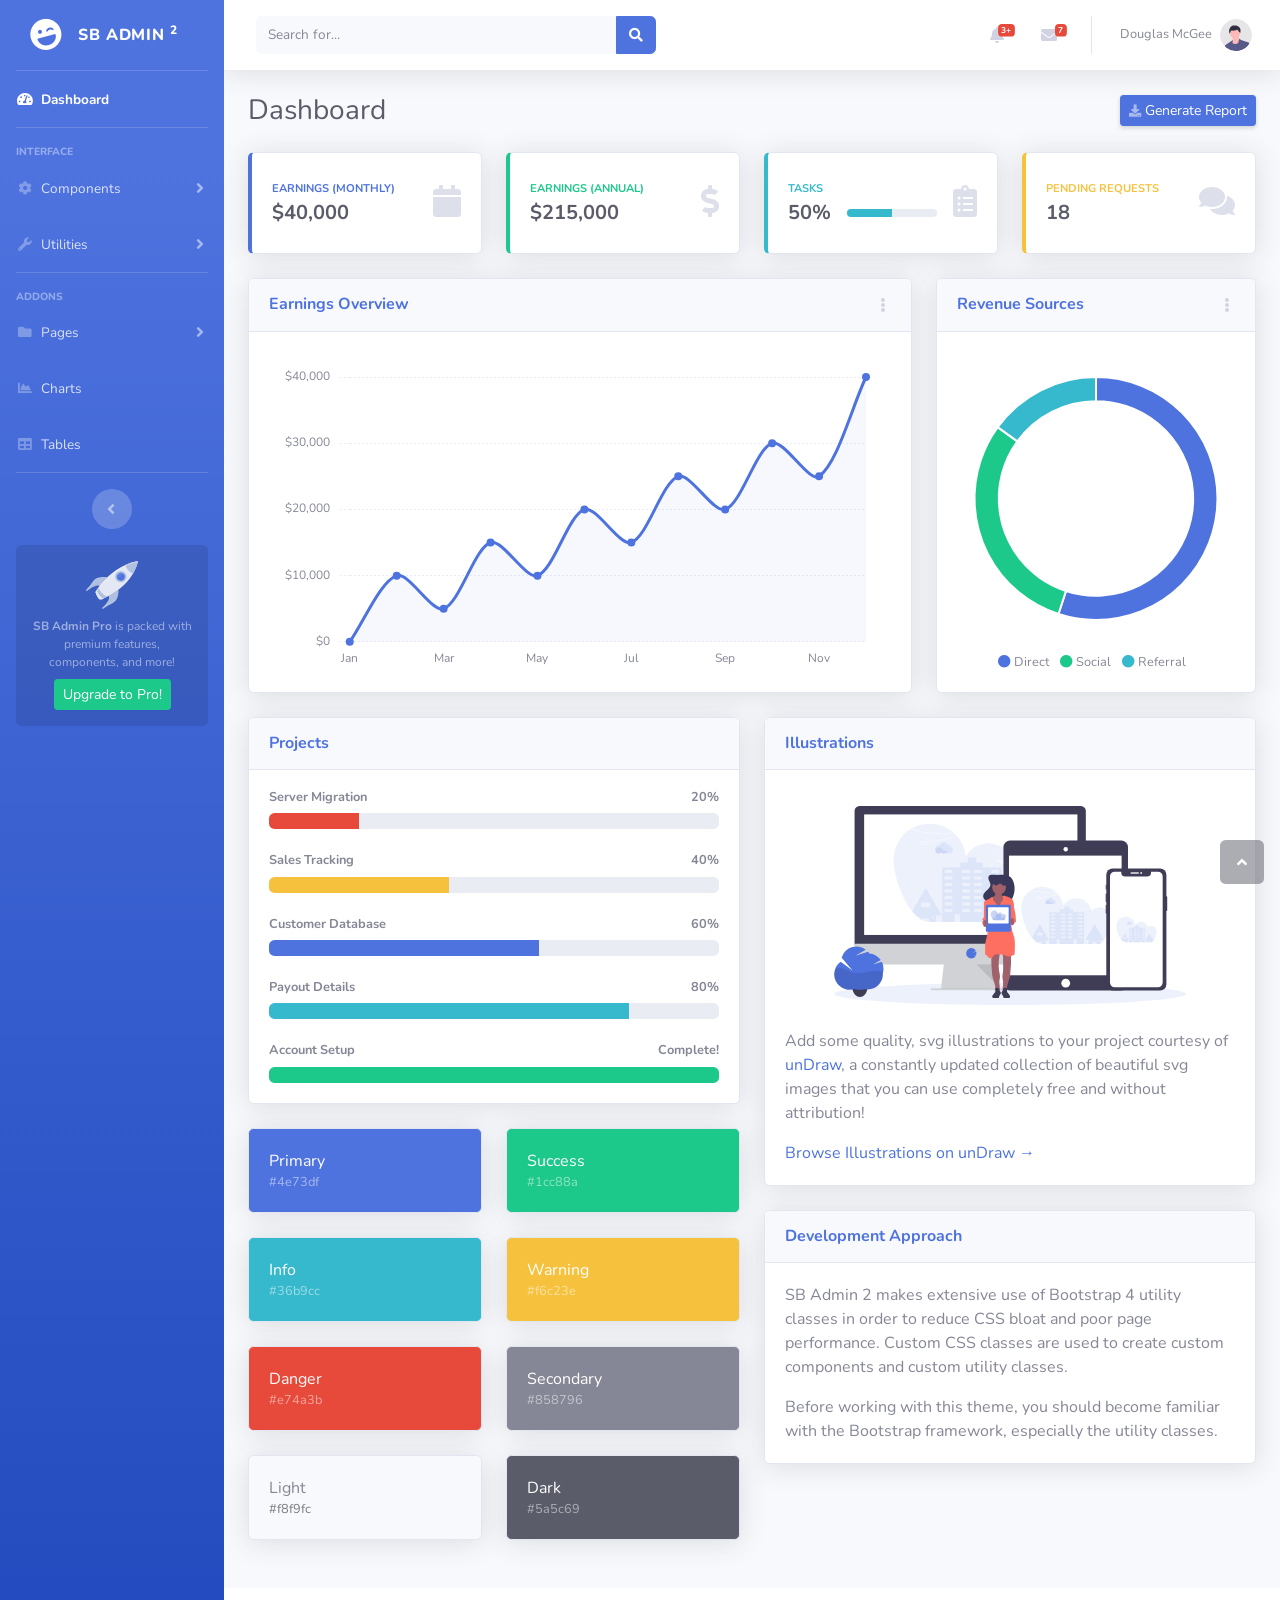
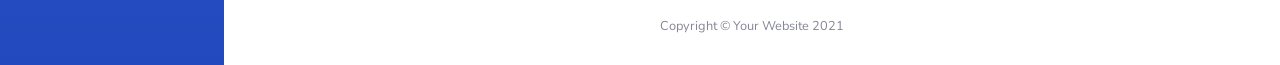
==== src/main/resources/static/index.html @ ecdad337 "rrr" ====
<!DOCTYPE html>
<html lang="en">

<head>

    <meta charset="utf-8">
    <meta http-equiv="X-UA-Compatible" content="IE=edge">
    <meta name="viewport" content="width=device-width, initial-scale=1, shrink-to-fit=no">
    <meta name="description" content="">
    <meta name="author" content="">

    <title>SB Admin 2 - Dashboard</title>

    <!-- Custom fonts for this template-->
    <link href="vendor/fontawesome-free/css/all.min.css" rel="stylesheet" type="text/css">
    <link
        href="https://fonts.googleapis.com/css?family=Nunito:200,200i,300,300i,400,400i,600,600i,700,700i,800,800i,900,900i"
        rel="stylesheet">

    <!-- Custom styles for this template-->
    <link href="css/sb-admin-2.min.css" rel="stylesheet">

</head>

<body id="page-top">

    <!-- Page Wrapper -->
    <div id="wrapper">

        <!-- Sidebar -->
        <ul class="navbar-nav bg-gradient-primary sidebar sidebar-dark accordion" id="accordionSidebar">

            <!-- Sidebar - Brand -->
            <a class="sidebar-brand d-flex align-items-center justify-content-center" href="index.html">
                <div class="sidebar-brand-icon rotate-n-15">
                    <i class="fas fa-laugh-wink"></i>
                </div>
                <div class="sidebar-brand-text mx-3">SB Admin <sup>2</sup></div>
            </a>

            <!-- Divider -->
            <hr class="sidebar-divider my-0">

            <!-- Nav Item - Dashboard -->
            <li class="nav-item active">
                <a class="nav-link" href="index.html">
                    <i class="fas fa-fw fa-tachometer-alt"></i>
                    <span>Dashboard</span></a>
            </li>

            <!-- Divider -->
            <hr class="sidebar-divider">

            <!-- Heading -->
            <div class="sidebar-heading">
                Interface
            </div>

            <!-- Nav Item - Pages Collapse Menu -->
            <li class="nav-item">
                <a class="nav-link collapsed" href="#" data-toggle="collapse" data-target="#collapseTwo"
                    aria-expanded="true" aria-controls="collapseTwo">
                    <i class="fas fa-fw fa-cog"></i>
                    <span>Components</span>
                </a>
                <div id="collapseTwo" class="collapse" aria-labelledby="headingTwo" data-parent="#accordionSidebar">
                    <div class="bg-white py-2 collapse-inner rounded">
                        <h6 class="collapse-header">Custom Components:</h6>
                        <a class="collapse-item" href="buttons.html">Buttons</a>
                        <a class="collapse-item" href="cards.html">Cards</a>
                    </div>
                </div>
            </li>

            <!-- Nav Item - Utilities Collapse Menu -->
            <li class="nav-item">
                <a class="nav-link collapsed" href="#" data-toggle="collapse" data-target="#collapseUtilities"
                    aria-expanded="true" aria-controls="collapseUtilities">
                    <i class="fas fa-fw fa-wrench"></i>
                    <span>Utilities</span>
                </a>
                <div id="collapseUtilities" class="collapse" aria-labelledby="headingUtilities"
                    data-parent="#accordionSidebar">
                    <div class="bg-white py-2 collapse-inner rounded">
                        <h6 class="collapse-header">Custom Utilities:</h6>
                        <a class="collapse-item" href="utilities-color.html">Colors</a>
                        <a class="collapse-item" href="utilities-border.html">Borders</a>
                        <a class="collapse-item" href="utilities-animation.html">Animations</a>
                        <a class="collapse-item" href="utilities-other.html">Other</a>
                    </div>
                </div>
            </li>

            <!-- Divider -->
            <hr class="sidebar-divider">

            <!-- Heading -->
            <div class="sidebar-heading">
                Addons
            </div>

            <!-- Nav Item - Pages Collapse Menu -->
            <li class="nav-item">
                <a class="nav-link collapsed" href="#" data-toggle="collapse" data-target="#collapsePages"
                    aria-expanded="true" aria-controls="collapsePages">
                    <i class="fas fa-fw fa-folder"></i>
                    <span>Pages</span>
                </a>
                <div id="collapsePages" class="collapse" aria-labelledby="headingPages" data-parent="#accordionSidebar">
                    <div class="bg-white py-2 collapse-inner rounded">
                        <h6 class="collapse-header">Login Screens:</h6>
                        <a class="collapse-item" href="login.html">Login</a>
                        <a class="collapse-item" href="register.html">Register</a>
                        <a class="collapse-item" href="forgot-password.html">Forgot Password</a>
                        <div class="collapse-divider"></div>
                        <h6 class="collapse-header">Other Pages:</h6>
                        <a class="collapse-item" href="404.html">404 Page</a>
                        <a class="collapse-item" href="blank.html">Blank Page</a>
                    </div>
                </div>
            </li>

            <!-- Nav Item - Charts -->
            <li class="nav-item">
                <a class="nav-link" href="charts.html">
                    <i class="fas fa-fw fa-chart-area"></i>
                    <span>Charts</span></a>
            </li>

            <!-- Nav Item - Tables -->
            <li class="nav-item">
                <a class="nav-link" href="users.html">
                    <i class="fas fa-fw fa-table"></i>
                    <span>Tables</span></a>
            </li>

            <!-- Divider -->
            <hr class="sidebar-divider d-none d-md-block">

            <!-- Sidebar Toggler (Sidebar) -->
            <div class="text-center d-none d-md-inline">
                <button class="rounded-circle border-0" id="sidebarToggle"></button>
            </div>

            <!-- Sidebar Message -->
            <div class="sidebar-card d-none d-lg-flex">
                <img class="sidebar-card-illustration mb-2" src="img/undraw_rocket.svg" alt="...">
                <p class="text-center mb-2"><strong>SB Admin Pro</strong> is packed with premium features, components, and more!</p>
                <a class="btn btn-success btn-sm" href="https://startbootstrap.com/theme/sb-admin-pro">Upgrade to Pro!</a>
            </div>

        </ul>
        <!-- End of Sidebar -->

        <!-- Content Wrapper -->
        <div id="content-wrapper" class="d-flex flex-column">

            <!-- Main Content -->
            <div id="content">

                <!-- Topbar -->
                <nav class="navbar navbar-expand navbar-light bg-white topbar mb-4 static-top shadow">

                    <!-- Sidebar Toggle (Topbar) -->
                    <button id="sidebarToggleTop" class="btn btn-link d-md-none rounded-circle mr-3">
                        <i class="fa fa-bars"></i>
                    </button>

                    <!-- Topbar Search -->
                    <form
                        class="d-none d-sm-inline-block form-inline mr-auto ml-md-3 my-2 my-md-0 mw-100 navbar-search">
                        <div class="input-group">
                            <input type="text" class="form-control bg-light border-0 small" placeholder="Search for..."
                                aria-label="Search" aria-describedby="basic-addon2">
                            <div class="input-group-append">
                                <button class="btn btn-primary" type="button">
                                    <i class="fas fa-search fa-sm"></i>
                                </button>
                            </div>
                        </div>
                    </form>

                    <!-- Topbar Navbar -->
                    <ul class="navbar-nav ml-auto">

                        <!-- Nav Item - Search Dropdown (Visible Only XS) -->
                        <li class="nav-item dropdown no-arrow d-sm-none">
                            <a class="nav-link dropdown-toggle" href="#" id="searchDropdown" role="button"
                                data-toggle="dropdown" aria-haspopup="true" aria-expanded="false">
                                <i class="fas fa-search fa-fw"></i>
                            </a>
                            <!-- Dropdown - Messages -->
                            <div class="dropdown-menu dropdown-menu-right p-3 shadow animated--grow-in"
                                aria-labelledby="searchDropdown">
                                <form class="form-inline mr-auto w-100 navbar-search">
                                    <div class="input-group">
                                        <input type="text" class="form-control bg-light border-0 small"
                                            placeholder="Search for..." aria-label="Search"
                                            aria-describedby="basic-addon2">
                                        <div class="input-group-append">
                                            <button class="btn btn-primary" type="button">
                                                <i class="fas fa-search fa-sm"></i>
                                            </button>
                                        </div>
                                    </div>
                                </form>
                            </div>
                        </li>

                        <!-- Nav Item - Alerts -->
                        <li class="nav-item dropdown no-arrow mx-1">
                            <a class="nav-link dropdown-toggle" href="#" id="alertsDropdown" role="button"
                                data-toggle="dropdown" aria-haspopup="true" aria-expanded="false">
                                <i class="fas fa-bell fa-fw"></i>
                                <!-- Counter - Alerts -->
                                <span class="badge badge-danger badge-counter">3+</span>
                            </a>
                            <!-- Dropdown - Alerts -->
                            <div class="dropdown-list dropdown-menu dropdown-menu-right shadow animated--grow-in"
                                aria-labelledby="alertsDropdown">
                                <h6 class="dropdown-header">
                                    Alerts Center
                                </h6>
                                <a class="dropdown-item d-flex align-items-center" href="#">
                                    <div class="mr-3">
                                        <div class="icon-circle bg-primary">
                                            <i class="fas fa-file-alt text-white"></i>
                                        </div>
                                    </div>
                                    <div>
                                        <div class="small text-gray-500">December 12, 2019</div>
                                        <span class="font-weight-bold">A new monthly report is ready to download!</span>
                                    </div>
                                </a>
                                <a class="dropdown-item d-flex align-items-center" href="#">
                                    <div class="mr-3">
                                        <div class="icon-circle bg-success">
                                            <i class="fas fa-donate text-white"></i>
                                        </div>
                                    </div>
                                    <div>
                                        <div class="small text-gray-500">December 7, 2019</div>
                                        $290.29 has been deposited into your account!
                                    </div>
                                </a>
                                <a class="dropdown-item d-flex align-items-center" href="#">
                                    <div class="mr-3">
                                        <div class="icon-circle bg-warning">
                                            <i class="fas fa-exclamation-triangle text-white"></i>
                                        </div>
                                    </div>
                                    <div>
                                        <div class="small text-gray-500">December 2, 2019</div>
                                        Spending Alert: We've noticed unusually high spending for your account.
                                    </div>
                                </a>
                                <a class="dropdown-item text-center small text-gray-500" href="#">Show All Alerts</a>
                            </div>
                        </li>

                        <!-- Nav Item - Messages -->
                        <li class="nav-item dropdown no-arrow mx-1">
                            <a class="nav-link dropdown-toggle" href="#" id="messagesDropdown" role="button"
                                data-toggle="dropdown" aria-haspopup="true" aria-expanded="false">
                                <i class="fas fa-envelope fa-fw"></i>
                                <!-- Counter - Messages -->
                                <span class="badge badge-danger badge-counter">7</span>
                            </a>
                            <!-- Dropdown - Messages -->
                            <div class="dropdown-list dropdown-menu dropdown-menu-right shadow animated--grow-in"
                                aria-labelledby="messagesDropdown">
                                <h6 class="dropdown-header">
                                    Message Center
                                </h6>
                                <a class="dropdown-item d-flex align-items-center" href="#">
                                    <div class="dropdown-list-image mr-3">
                                        <img class="rounded-circle" src="img/undraw_profile_1.svg"
                                            alt="...">
                                        <div class="status-indicator bg-success"></div>
                                    </div>
                                    <div class="font-weight-bold">
                                        <div class="text-truncate">Hi there! I am wondering if you can help me with a
                                            problem I've been having.</div>
                                        <div class="small text-gray-500">Emily Fowler · 58m</div>
                                    </div>
                                </a>
                                <a class="dropdown-item d-flex align-items-center" href="#">
                                    <div class="dropdown-list-image mr-3">
                                        <img class="rounded-circle" src="img/undraw_profile_2.svg"
                                            alt="...">
                                        <div class="status-indicator"></div>
                                    </div>
                                    <div>
                                        <div class="text-truncate">I have the photos that you ordered last month, how
                                            would you like them sent to you?</div>
                                        <div class="small text-gray-500">Jae Chun · 1d</div>
                                    </div>
                                </a>
                                <a class="dropdown-item d-flex align-items-center" href="#">
                                    <div class="dropdown-list-image mr-3">
                                        <img class="rounded-circle" src="img/undraw_profile_3.svg"
                                            alt="...">
                                        <div class="status-indicator bg-warning"></div>
                                    </div>
                                    <div>
                                        <div class="text-truncate">Last month's report looks great, I am very happy with
                                            the progress so far, keep up the good work!</div>
                                        <div class="small text-gray-500">Morgan Alvarez · 2d</div>
                                    </div>
                                </a>
                                <a class="dropdown-item d-flex align-items-center" href="#">
                                    <div class="dropdown-list-image mr-3">
                                        <img class="rounded-circle" src="https://source.unsplash.com/Mv9hjnEUHR4/60x60"
                                            alt="...">
                                        <div class="status-indicator bg-success"></div>
                                    </div>
                                    <div>
                                        <div class="text-truncate">Am I a good boy? The reason I ask is because someone
                                            told me that people say this to all dogs, even if they aren't good...</div>
                                        <div class="small text-gray-500">Chicken the Dog · 2w</div>
                                    </div>
                                </a>
                                <a class="dropdown-item text-center small text-gray-500" href="#">Read More Messages</a>
                            </div>
                        </li>

                        <div class="topbar-divider d-none d-sm-block"></div>

                        <!-- Nav Item - User Information -->
                        <li class="nav-item dropdown no-arrow">
                            <a class="nav-link dropdown-toggle" href="#" id="userDropdown" role="button"
                                data-toggle="dropdown" aria-haspopup="true" aria-expanded="false">
                                <span class="mr-2 d-none d-lg-inline text-gray-600 small">Douglas McGee</span>
                                <img class="img-profile rounded-circle"
                                    src="img/undraw_profile.svg">
                            </a>
                            <!-- Dropdown - User Information -->
                            <div class="dropdown-menu dropdown-menu-right shadow animated--grow-in"
                                aria-labelledby="userDropdown">
                                <a class="dropdown-item" href="#">
                                    <i class="fas fa-user fa-sm fa-fw mr-2 text-gray-400"></i>
                                    Profile
                                </a>
                                <a class="dropdown-item" href="#">
                                    <i class="fas fa-cogs fa-sm fa-fw mr-2 text-gray-400"></i>
                                    Settings
                                </a>
                                <a class="dropdown-item" href="#">
                                    <i class="fas fa-list fa-sm fa-fw mr-2 text-gray-400"></i>
                                    Activity Log
                                </a>
                                <div class="dropdown-divider"></div>
                                <a class="dropdown-item" href="#" data-toggle="modal" data-target="#logoutModal">
                                    <i class="fas fa-sign-out-alt fa-sm fa-fw mr-2 text-gray-400"></i>
                                    Logout
                                </a>
                            </div>
                        </li>

                    </ul>

                </nav>
                <!-- End of Topbar -->

                <!-- Begin Page Content -->
                <div class="container-fluid">

                    <!-- Page Heading -->
                    <div class="d-sm-flex align-items-center justify-content-between mb-4">
                        <h1 class="h3 mb-0 text-gray-800">Dashboard</h1>
                        <a href="#" class="d-none d-sm-inline-block btn btn-sm btn-primary shadow-sm"><i
                                class="fas fa-download fa-sm text-white-50"></i> Generate Report</a>
                    </div>

                    <!-- Content Row -->
                    <div class="row">

                        <!-- Earnings (Monthly) Card Example -->
                        <div class="col-xl-3 col-md-6 mb-4">
                            <div class="card border-left-primary shadow h-100 py-2">
                                <div class="card-body">
                                    <div class="row no-gutters align-items-center">
                                        <div class="col mr-2">
                                            <div class="text-xs font-weight-bold text-primary text-uppercase mb-1">
                                                Earnings (Monthly)</div>
                                            <div class="h5 mb-0 font-weight-bold text-gray-800">$40,000</div>
                                        </div>
                                        <div class="col-auto">
                                            <i class="fas fa-calendar fa-2x text-gray-300"></i>
                                        </div>
                                    </div>
                                </div>
                            </div>
                        </div>

                        <!-- Earnings (Monthly) Card Example -->
                        <div class="col-xl-3 col-md-6 mb-4">
                            <div class="card border-left-success shadow h-100 py-2">
                                <div class="card-body">
                                    <div class="row no-gutters align-items-center">
                                        <div class="col mr-2">
                                            <div class="text-xs font-weight-bold text-success text-uppercase mb-1">
                                                Earnings (Annual)</div>
                                            <div class="h5 mb-0 font-weight-bold text-gray-800">$215,000</div>
                                        </div>
                                        <div class="col-auto">
                                            <i class="fas fa-dollar-sign fa-2x text-gray-300"></i>
                                        </div>
                                    </div>
                                </div>
                            </div>
                        </div>

                        <!-- Earnings (Monthly) Card Example -->
                        <div class="col-xl-3 col-md-6 mb-4">
                            <div class="card border-left-info shadow h-100 py-2">
                                <div class="card-body">
                                    <div class="row no-gutters align-items-center">
                                        <div class="col mr-2">
                                            <div class="text-xs font-weight-bold text-info text-uppercase mb-1">Tasks
                                            </div>
                                            <div class="row no-gutters align-items-center">
                                                <div class="col-auto">
                                                    <div class="h5 mb-0 mr-3 font-weight-bold text-gray-800">50%</div>
                                                </div>
                                                <div class="col">
                                                    <div class="progress progress-sm mr-2">
                                                        <div class="progress-bar bg-info" role="progressbar"
                                                            style="width: 50%" aria-valuenow="50" aria-valuemin="0"
                                                            aria-valuemax="100"></div>
                                                    </div>
                                                </div>
                                            </div>
                                        </div>
                                        <div class="col-auto">
                                            <i class="fas fa-clipboard-list fa-2x text-gray-300"></i>
                                        </div>
                                    </div>
                                </div>
                            </div>
                        </div>

                        <!-- Pending Requests Card Example -->
                        <div class="col-xl-3 col-md-6 mb-4">
                            <div class="card border-left-warning shadow h-100 py-2">
                                <div class="card-body">
                                    <div class="row no-gutters align-items-center">
                                        <div class="col mr-2">
                                            <div class="text-xs font-weight-bold text-warning text-uppercase mb-1">
                                                Pending Requests</div>
                                            <div class="h5 mb-0 font-weight-bold text-gray-800">18</div>
                                        </div>
                                        <div class="col-auto">
                                            <i class="fas fa-comments fa-2x text-gray-300"></i>
                                        </div>
                                    </div>
                                </div>
                            </div>
                        </div>
                    </div>

                    <!-- Content Row -->

                    <div class="row">

                        <!-- Area Chart -->
                        <div class="col-xl-8 col-lg-7">
                            <div class="card shadow mb-4">
                                <!-- Card Header - Dropdown -->
                                <div
                                    class="card-header py-3 d-flex flex-row align-items-center justify-content-between">
                                    <h6 class="m-0 font-weight-bold text-primary">Earnings Overview</h6>
                                    <div class="dropdown no-arrow">
                                        <a class="dropdown-toggle" href="#" role="button" id="dropdownMenuLink"
                                            data-toggle="dropdown" aria-haspopup="true" aria-expanded="false">
                                            <i class="fas fa-ellipsis-v fa-sm fa-fw text-gray-400"></i>
                                        </a>
                                        <div class="dropdown-menu dropdown-menu-right shadow animated--fade-in"
                                            aria-labelledby="dropdownMenuLink">
                                            <div class="dropdown-header">Dropdown Header:</div>
                                            <a class="dropdown-item" href="#">Action</a>
                                            <a class="dropdown-item" href="#">Another action</a>
                                            <div class="dropdown-divider"></div>
                                            <a class="dropdown-item" href="#">Something else here</a>
                                        </div>
                                    </div>
                                </div>
                                <!-- Card Body -->
                                <div class="card-body">
                                    <div class="chart-area">
                                        <canvas id="myAreaChart"></canvas>
                                    </div>
                                </div>
                            </div>
                        </div>

                        <!-- Pie Chart -->
                        <div class="col-xl-4 col-lg-5">
                            <div class="card shadow mb-4">
                                <!-- Card Header - Dropdown -->
                                <div
                                    class="card-header py-3 d-flex flex-row align-items-center justify-content-between">
                                    <h6 class="m-0 font-weight-bold text-primary">Revenue Sources</h6>
                                    <div class="dropdown no-arrow">
                                        <a class="dropdown-toggle" href="#" role="button" id="dropdownMenuLink"
                                            data-toggle="dropdown" aria-haspopup="true" aria-expanded="false">
                                            <i class="fas fa-ellipsis-v fa-sm fa-fw text-gray-400"></i>
                                        </a>
                                        <div class="dropdown-menu dropdown-menu-right shadow animated--fade-in"
                                            aria-labelledby="dropdownMenuLink">
                                            <div class="dropdown-header">Dropdown Header:</div>
                                            <a class="dropdown-item" href="#">Action</a>
                                            <a class="dropdown-item" href="#">Another action</a>
                                            <div class="dropdown-divider"></div>
                                            <a class="dropdown-item" href="#">Something else here</a>
                                        </div>
                                    </div>
                                </div>
                                <!-- Card Body -->
                                <div class="card-body">
                                    <div class="chart-pie pt-4 pb-2">
                                        <canvas id="myPieChart"></canvas>
                                    </div>
                                    <div class="mt-4 text-center small">
                                        <span class="mr-2">
                                            <i class="fas fa-circle text-primary"></i> Direct
                                        </span>
                                        <span class="mr-2">
                                            <i class="fas fa-circle text-success"></i> Social
                                        </span>
                                        <span class="mr-2">
                                            <i class="fas fa-circle text-info"></i> Referral
                                        </span>
                                    </div>
                                </div>
                            </div>
                        </div>
                    </div>

                    <!-- Content Row -->
                    <div class="row">

                        <!-- Content Column -->
                        <div class="col-lg-6 mb-4">

                            <!-- Project Card Example -->
                            <div class="card shadow mb-4">
                                <div class="card-header py-3">
                                    <h6 class="m-0 font-weight-bold text-primary">Projects</h6>
                                </div>
                                <div class="card-body">
                                    <h4 class="small font-weight-bold">Server Migration <span
                                            class="float-right">20%</span></h4>
                                    <div class="progress mb-4">
                                        <div class="progress-bar bg-danger" role="progressbar" style="width: 20%"
                                            aria-valuenow="20" aria-valuemin="0" aria-valuemax="100"></div>
                                    </div>
                                    <h4 class="small font-weight-bold">Sales Tracking <span
                                            class="float-right">40%</span></h4>
                                    <div class="progress mb-4">
                                        <div class="progress-bar bg-warning" role="progressbar" style="width: 40%"
                                            aria-valuenow="40" aria-valuemin="0" aria-valuemax="100"></div>
                                    </div>
                                    <h4 class="small font-weight-bold">Customer Database <span
                                            class="float-right">60%</span></h4>
                                    <div class="progress mb-4">
                                        <div class="progress-bar" role="progressbar" style="width: 60%"
                                            aria-valuenow="60" aria-valuemin="0" aria-valuemax="100"></div>
                                    </div>
                                    <h4 class="small font-weight-bold">Payout Details <span
                                            class="float-right">80%</span></h4>
                                    <div class="progress mb-4">
                                        <div class="progress-bar bg-info" role="progressbar" style="width: 80%"
                                            aria-valuenow="80" aria-valuemin="0" aria-valuemax="100"></div>
                                    </div>
                                    <h4 class="small font-weight-bold">Account Setup <span
                                            class="float-right">Complete!</span></h4>
                                    <div class="progress">
                                        <div class="progress-bar bg-success" role="progressbar" style="width: 100%"
                                            aria-valuenow="100" aria-valuemin="0" aria-valuemax="100"></div>
                                    </div>
                                </div>
                            </div>

                            <!-- Color System -->
                            <div class="row">
                                <div class="col-lg-6 mb-4">
                                    <div class="card bg-primary text-white shadow">
                                        <div class="card-body">
                                            Primary
                                            <div class="text-white-50 small">#4e73df</div>
                                        </div>
                                    </div>
                                </div>
                                <div class="col-lg-6 mb-4">
                                    <div class="card bg-success text-white shadow">
                                        <div class="card-body">
                                            Success
                                            <div class="text-white-50 small">#1cc88a</div>
                                        </div>
                                    </div>
                                </div>
                                <div class="col-lg-6 mb-4">
                                    <div class="card bg-info text-white shadow">
                                        <div class="card-body">
                                            Info
                                            <div class="text-white-50 small">#36b9cc</div>
                                        </div>
                                    </div>
                                </div>
                                <div class="col-lg-6 mb-4">
                                    <div class="card bg-warning text-white shadow">
                                        <div class="card-body">
                                            Warning
                                            <div class="text-white-50 small">#f6c23e</div>
                                        </div>
                                    </div>
                                </div>
                                <div class="col-lg-6 mb-4">
                                    <div class="card bg-danger text-white shadow">
                                        <div class="card-body">
                                            Danger
                                            <div class="text-white-50 small">#e74a3b</div>
                                        </div>
                                    </div>
                                </div>
                                <div class="col-lg-6 mb-4">
                                    <div class="card bg-secondary text-white shadow">
                                        <div class="card-body">
                                            Secondary
                                            <div class="text-white-50 small">#858796</div>
                                        </div>
                                    </div>
                                </div>
                                <div class="col-lg-6 mb-4">
                                    <div class="card bg-light text-black shadow">
                                        <div class="card-body">
                                            Light
                                            <div class="text-black-50 small">#f8f9fc</div>
                                        </div>
                                    </div>
                                </div>
                                <div class="col-lg-6 mb-4">
                                    <div class="card bg-dark text-white shadow">
                                        <div class="card-body">
                                            Dark
                                            <div class="text-white-50 small">#5a5c69</div>
                                        </div>
                                    </div>
                                </div>
                            </div>

                        </div>

                        <div class="col-lg-6 mb-4">

                            <!-- Illustrations -->
                            <div class="card shadow mb-4">
                                <div class="card-header py-3">
                                    <h6 class="m-0 font-weight-bold text-primary">Illustrations</h6>
                                </div>
                                <div class="card-body">
                                    <div class="text-center">
                                        <img class="img-fluid px-3 px-sm-4 mt-3 mb-4" style="width: 25rem;"
                                            src="img/undraw_posting_photo.svg" alt="...">
                                    </div>
                                    <p>Add some quality, svg illustrations to your project courtesy of <a
                                            target="_blank" rel="nofollow" href="https://undraw.co/">unDraw</a>, a
                                        constantly updated collection of beautiful svg images that you can use
                                        completely free and without attribution!</p>
                                    <a target="_blank" rel="nofollow" href="https://undraw.co/">Browse Illustrations on
                                        unDraw &rarr;</a>
                                </div>
                            </div>

                            <!-- Approach -->
                            <div class="card shadow mb-4">
                                <div class="card-header py-3">
                                    <h6 class="m-0 font-weight-bold text-primary">Development Approach</h6>
                                </div>
                                <div class="card-body">
                                    <p>SB Admin 2 makes extensive use of Bootstrap 4 utility classes in order to reduce
                                        CSS bloat and poor page performance. Custom CSS classes are used to create
                                        custom components and custom utility classes.</p>
                                    <p class="mb-0">Before working with this theme, you should become familiar with the
                                        Bootstrap framework, especially the utility classes.</p>
                                </div>
                            </div>

                        </div>
                    </div>

                </div>
                <!-- /.container-fluid -->

            </div>
            <!-- End of Main Content -->

            <!-- Footer -->
            <footer class="sticky-footer bg-white">
                <div class="container my-auto">
                    <div class="copyright text-center my-auto">
                        <span>Copyright &copy; Your Website 2021</span>
                    </div>
                </div>
            </footer>
            <!-- End of Footer -->

        </div>
        <!-- End of Content Wrapper -->

    </div>
    <!-- End of Page Wrapper -->

    <!-- Scroll to Top Button-->
    <a class="scroll-to-top rounded" href="#page-top">
        <i class="fas fa-angle-up"></i>
    </a>

    <!-- Logout Modal-->
    <div class="modal fade" id="logoutModal" tabindex="-1" role="dialog" aria-labelledby="exampleModalLabel"
        aria-hidden="true">
        <div class="modal-dialog" role="document">
            <div class="modal-content">
                <div class="modal-header">
                    <h5 class="modal-title" id="exampleModalLabel">Ready to Leave?</h5>
                    <button class="close" type="button" data-dismiss="modal" aria-label="Close">
                        <span aria-hidden="true">×</span>
                    </button>
                </div>
                <div class="modal-body">Select "Logout" below if you are ready to end your current session.</div>
                <div class="modal-footer">
                    <button class="btn btn-secondary" type="button" data-dismiss="modal">Cancel</button>
                    <a class="btn btn-primary" href="login.html">Logout</a>
                </div>
            </div>
        </div>
    </div>

    <!-- Bootstrap core JavaScript-->
    <script src="vendor/jquery/jquery.min.js"></script>
    <script src="vendor/bootstrap/js/bootstrap.bundle.min.js"></script>

    <!-- Core plugin JavaScript-->
    <script src="vendor/jquery-easing/jquery.easing.min.js"></script>

    <!-- Custom scripts for all pages-->
    <script src="js/sb-admin-2.min.js"></script>

    <!-- Page level plugins -->
    <script src="vendor/chart.js/Chart.min.js"></script>

    <!-- Page level custom scripts -->
    <script src="js/demo/chart-area-demo.js"></script>
    <script src="js/demo/chart-pie-demo.js"></script>

</body>

</html>
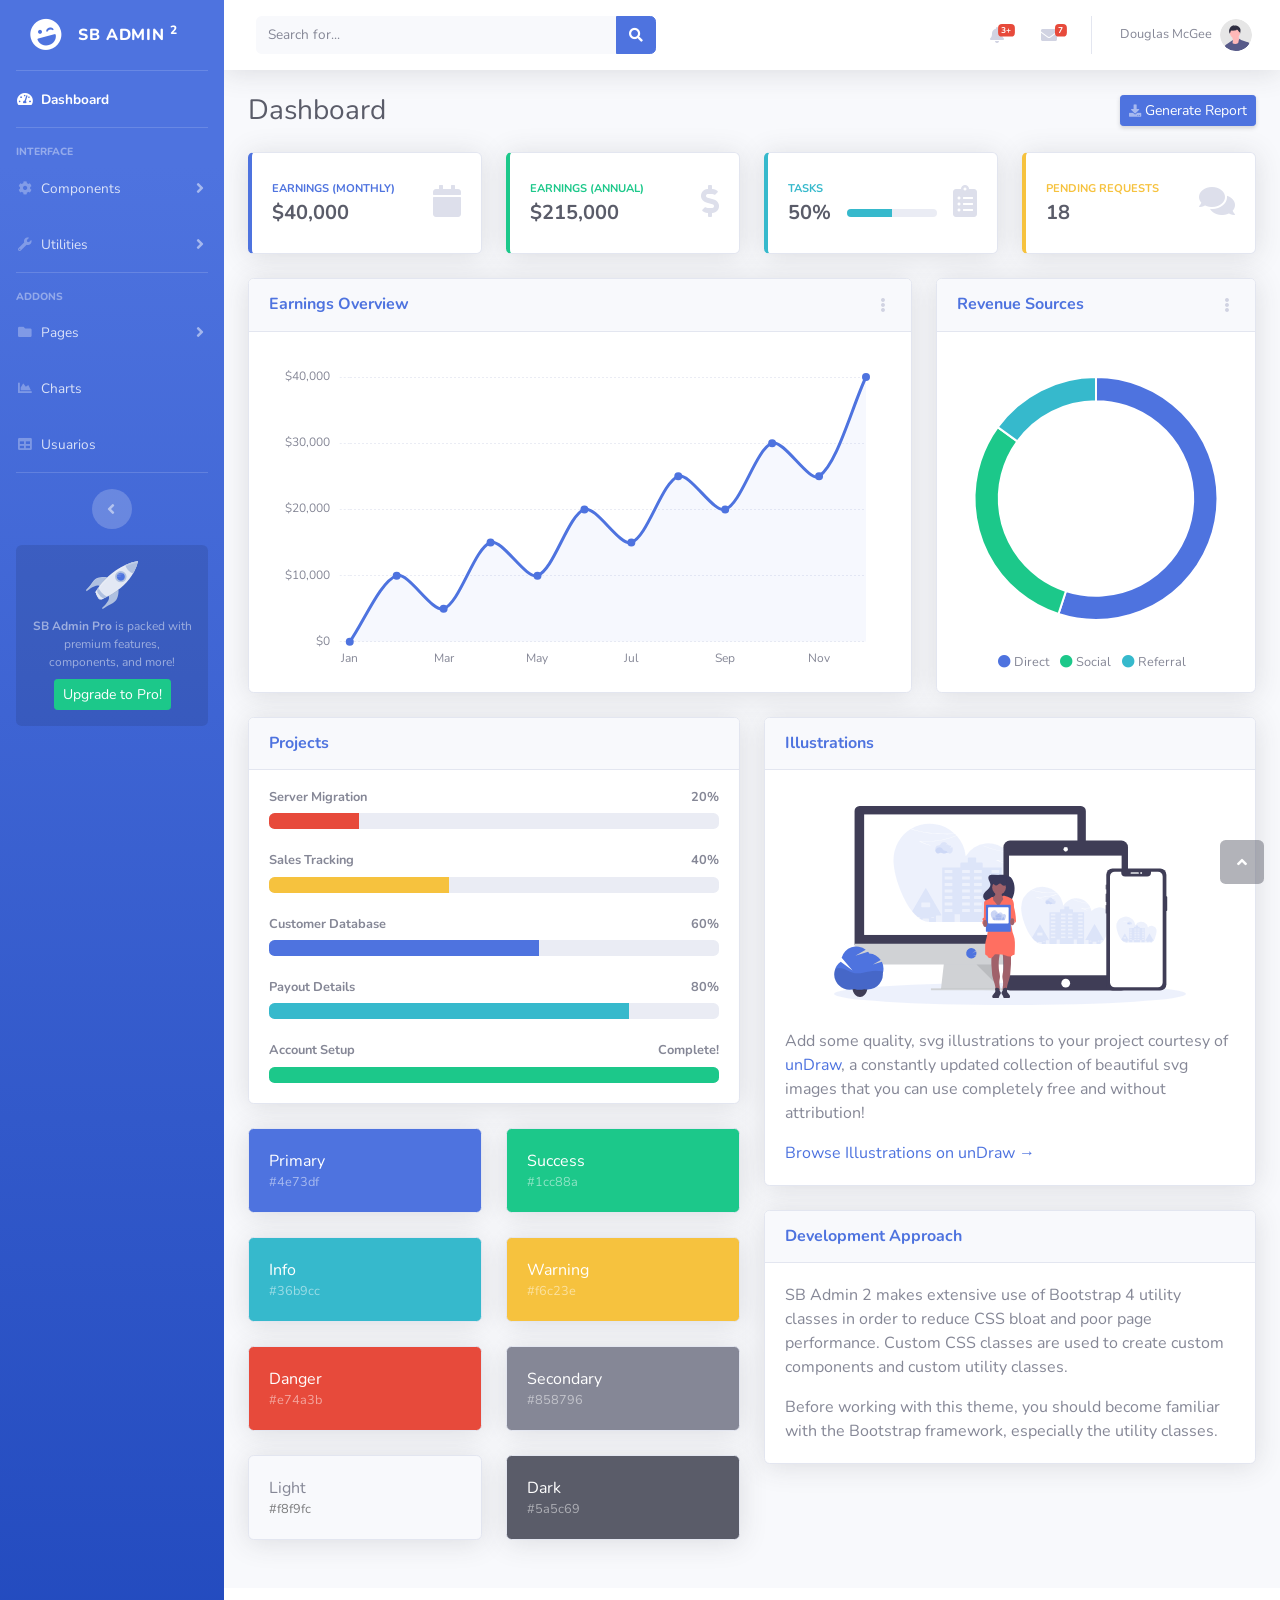
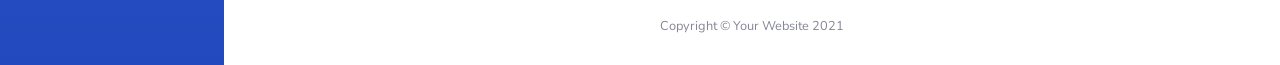
==== commit fec2444a: "cambios" ====
--- a/src/main/resources/static/index.html
+++ b/src/main/resources/static/index.html
@@ -131,7 +131,7 @@
             <li class="nav-item">
                 <a class="nav-link" href="users.html">
                     <i class="fas fa-fw fa-table"></i>
-                    <span>Tables</span></a>
+                    <span>Usuarios</span></a>
             </li>
 
             <!-- Divider -->
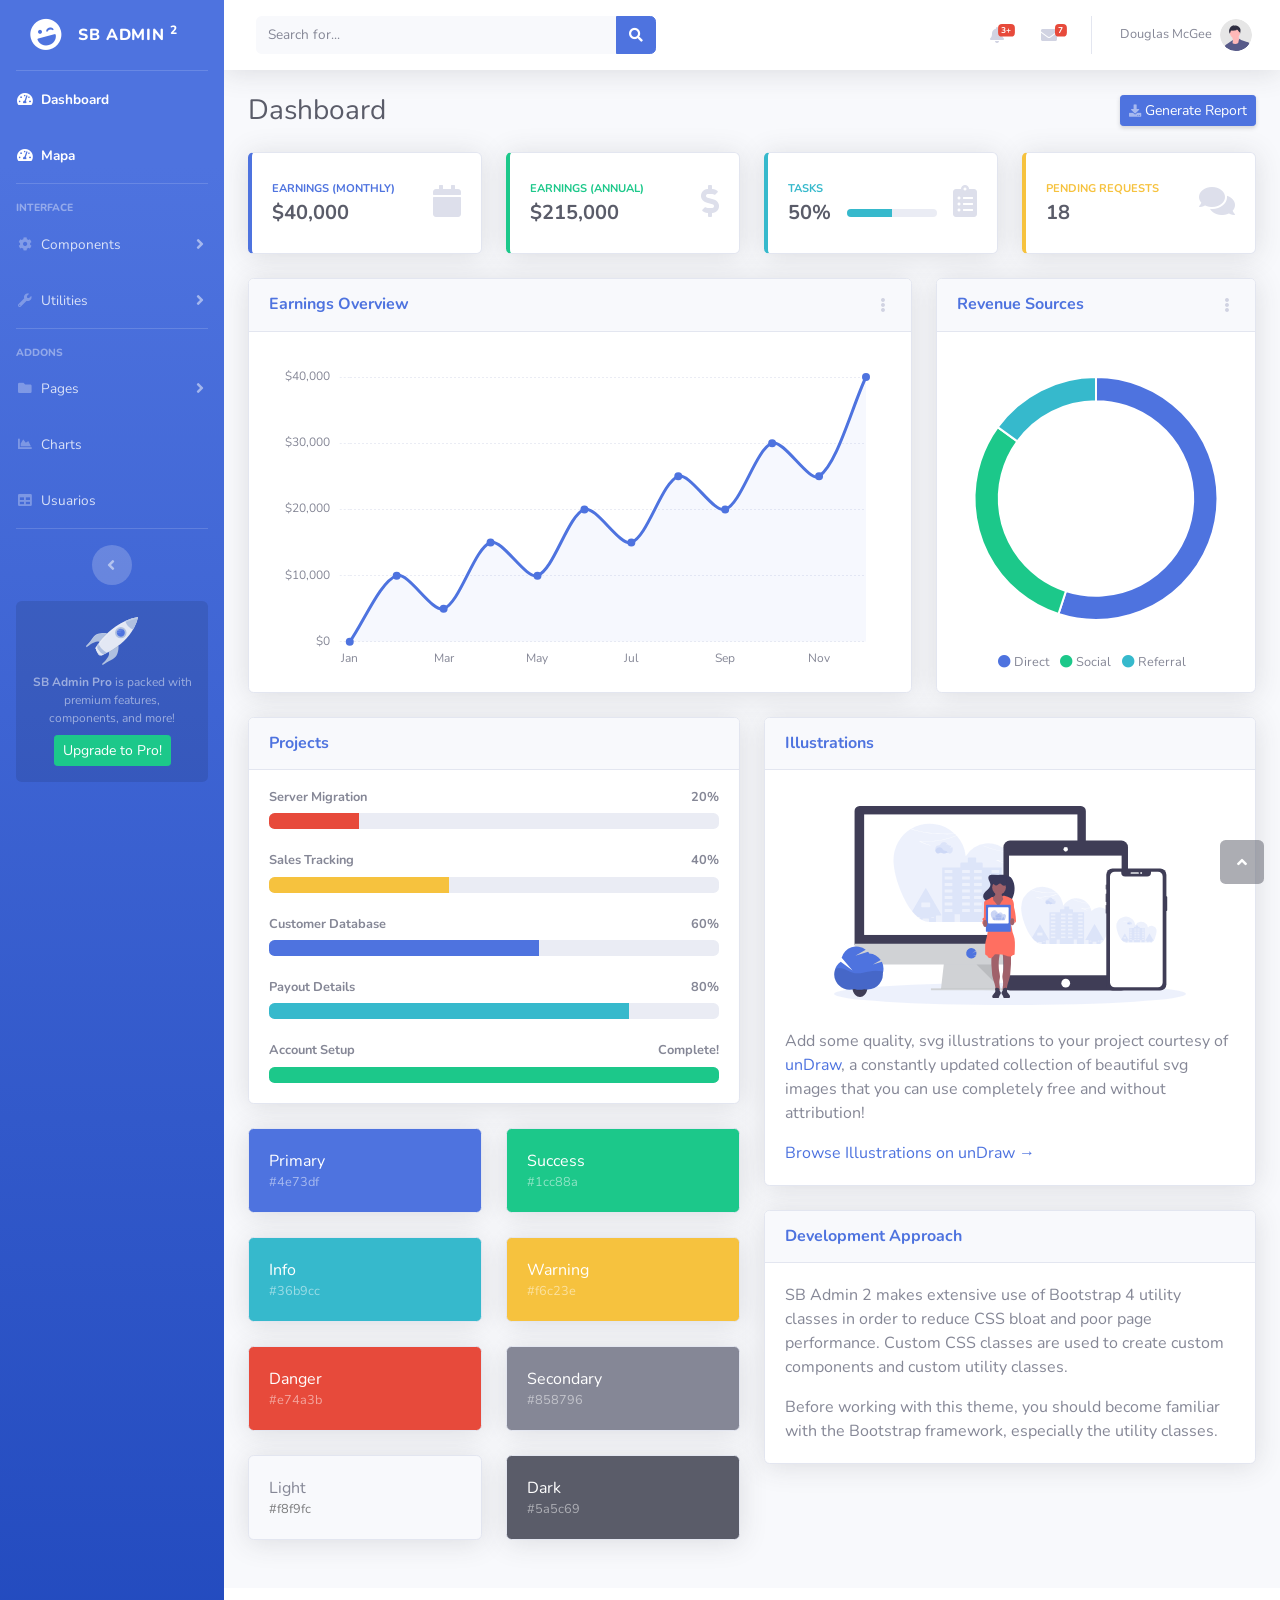
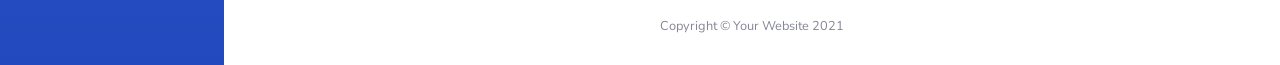
==== commit 738ae336: "llevar punto al mapa llevar punto al mapa" ====
--- a/src/main/resources/static/index.html
+++ b/src/main/resources/static/index.html
@@ -47,6 +47,12 @@
                     <i class="fas fa-fw fa-tachometer-alt"></i>
                     <span>Dashboard</span></a>
             </li>
+            <li class="nav-item active">
+                <a class="nav-link" href="mapa.html">
+                    <i class="fas fa-fw fa-tachometer-alt"></i>
+                    <span>Mapa</span></a>
+            </li>
+
 
             <!-- Divider -->
             <hr class="sidebar-divider">
